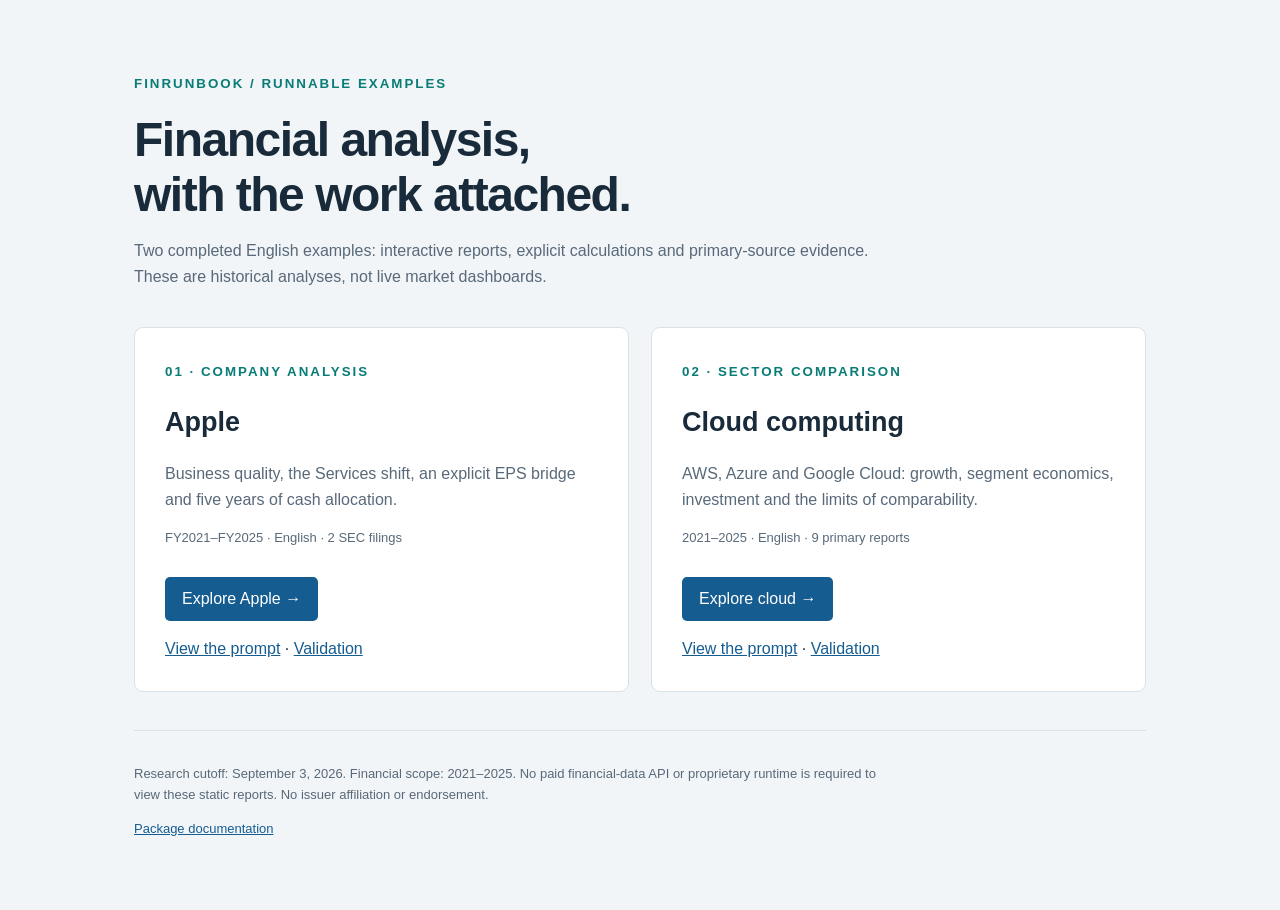
==== examples/index.html @ 60eb3db4 "Publish Apple and cloud examples with GitHub Pages" ====
<!doctype html><html lang="en"><head><meta charset="utf-8"><meta name="viewport" content="width=device-width,initial-scale=1"><title>FinRunbook | Examples</title><style>*{box-sizing:border-box}body{background:#f2f5f7;color:#192b3a;font:16px/1.6 -apple-system,BlinkMacSystemFont,"Segoe UI",Arial,sans-serif;margin:0}main{max-width:1060px;margin:70px auto;padding:0 24px}small{color:#087c76;text-transform:uppercase;letter-spacing:2px;font-weight:700}h1{font-size:48px;line-height:1.15;letter-spacing:-1.5px;margin:16px 0}p{color:#586979;max-width:750px}section{display:grid;grid-template-columns:1fr 1fr;gap:22px;margin:38px 0}article{padding:30px;background:white;border:1px solid #d9e2e9;border-radius:9px}h2{font-size:27px;line-height:1.2}a{color:#155c91}a.open{display:inline-block;padding:9px 17px;background:#155c91;color:white;border-radius:5px;text-decoration:none;margin:15px 0}article .meta{font-size:13px}footer{font-size:13px;border-top:1px solid #d9e2e9;padding-top:20px}@media(max-width:700px){main{margin:35px auto}section{grid-template-columns:1fr}h1{font-size:38px}}</style></head><body><main><small>FinRunbook / runnable examples</small><h1>Financial analysis,<br>with the work attached.</h1><p>Two completed English examples: interactive reports, explicit calculations and primary-source evidence. These are historical analyses, not live market dashboards.</p><section><article><small>01 · Company analysis</small><h2>Apple</h2><p>Business quality, the Services shift, an explicit EPS bridge and five years of cash allocation.</p><p class="meta">FY2021–FY2025 · English · 2 SEC filings</p><a class="open" href="apple-business-quality/report/">Explore Apple →</a><br><a href="apple-business-quality/prompt.txt">View the prompt</a> · <a href="apple-business-quality/validation.json">Validation</a></article><article><small>02 · Sector comparison</small><h2>Cloud computing</h2><p>AWS, Azure and Google Cloud: growth, segment economics, investment and the limits of comparability.</p><p class="meta">2021–2025 · English · 9 primary reports</p><a class="open" href="cloud-computing/report/">Explore cloud →</a><br><a href="cloud-computing/prompt.txt">View the prompt</a> · <a href="cloud-computing/validation.json">Validation</a></article></section><footer><p>Research cutoff: September 3, 2026. Financial scope: 2021–2025. No paid financial-data API or proprietary runtime is required to view these static reports. No issuer affiliation or endorsement.</p><a href="README.md">Package documentation</a></footer></main></body></html>
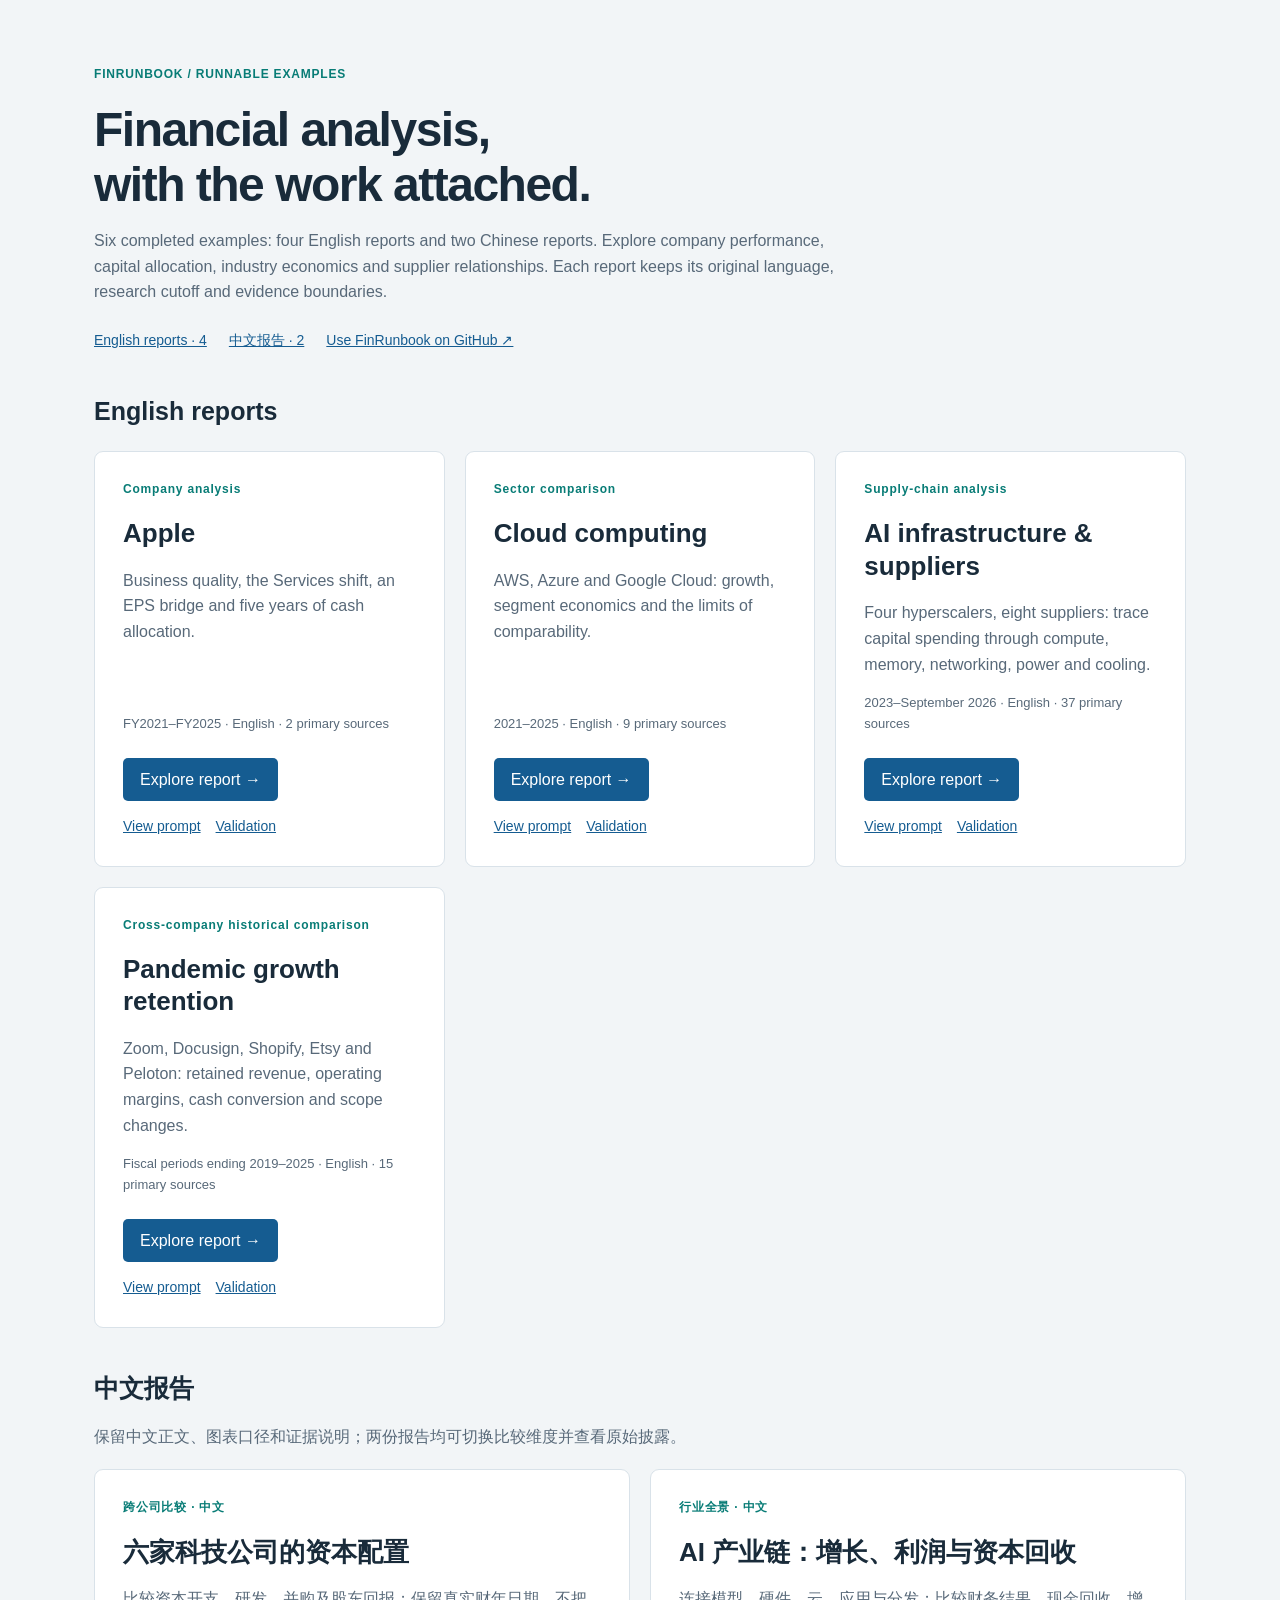
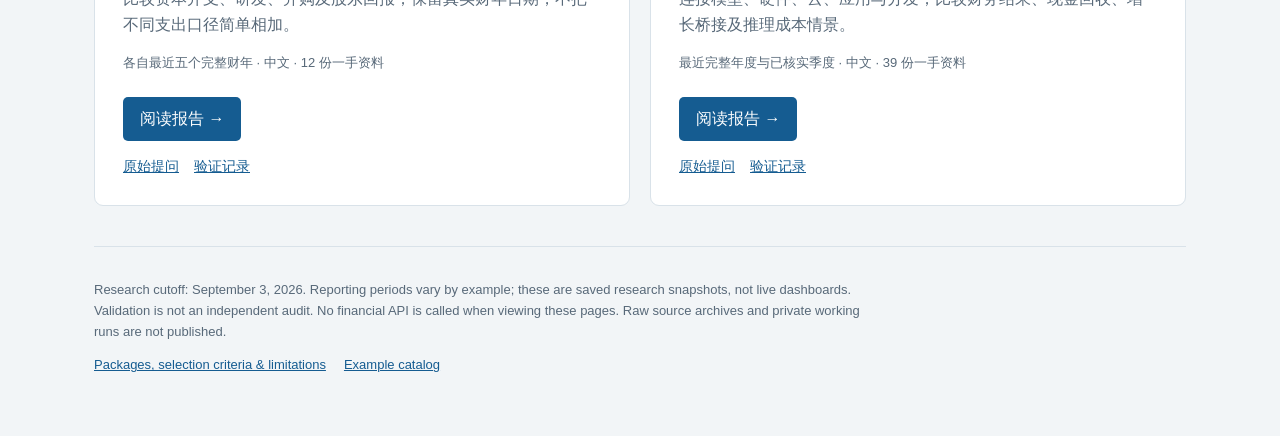
==== commit 640bc3fa: "Publish expanded English and Chinese report examples" ====
--- a/examples/index.html
+++ b/examples/index.html
@@ -1 +1,35 @@
-<!doctype html><html lang="en"><head><meta charset="utf-8"><meta name="viewport" content="width=device-width,initial-scale=1"><title>FinRunbook | Examples</title><style>*{box-sizing:border-box}body{background:#f2f5f7;color:#192b3a;font:16px/1.6 -apple-system,BlinkMacSystemFont,"Segoe UI",Arial,sans-serif;margin:0}main{max-width:1060px;margin:70px auto;padding:0 24px}small{color:#087c76;text-transform:uppercase;letter-spacing:2px;font-weight:700}h1{font-size:48px;line-height:1.15;letter-spacing:-1.5px;margin:16px 0}p{color:#586979;max-width:750px}section{display:grid;grid-template-columns:1fr 1fr;gap:22px;margin:38px 0}article{padding:30px;background:white;border:1px solid #d9e2e9;border-radius:9px}h2{font-size:27px;line-height:1.2}a{color:#155c91}a.open{display:inline-block;padding:9px 17px;background:#155c91;color:white;border-radius:5px;text-decoration:none;margin:15px 0}article .meta{font-size:13px}footer{font-size:13px;border-top:1px solid #d9e2e9;padding-top:20px}@media(max-width:700px){main{margin:35px auto}section{grid-template-columns:1fr}h1{font-size:38px}}</style></head><body><main><small>FinRunbook / runnable examples</small><h1>Financial analysis,<br>with the work attached.</h1><p>Two completed English examples: interactive reports, explicit calculations and primary-source evidence. These are historical analyses, not live market dashboards.</p><section><article><small>01 · Company analysis</small><h2>Apple</h2><p>Business quality, the Services shift, an explicit EPS bridge and five years of cash allocation.</p><p class="meta">FY2021–FY2025 · English · 2 SEC filings</p><a class="open" href="apple-business-quality/report/">Explore Apple →</a><br><a href="apple-business-quality/prompt.txt">View the prompt</a> · <a href="apple-business-quality/validation.json">Validation</a></article><article><small>02 · Sector comparison</small><h2>Cloud computing</h2><p>AWS, Azure and Google Cloud: growth, segment economics, investment and the limits of comparability.</p><p class="meta">2021–2025 · English · 9 primary reports</p><a class="open" href="cloud-computing/report/">Explore cloud →</a><br><a href="cloud-computing/prompt.txt">View the prompt</a> · <a href="cloud-computing/validation.json">Validation</a></article></section><footer><p>Research cutoff: September 3, 2026. Financial scope: 2021–2025. No paid financial-data API or proprietary runtime is required to view these static reports. No issuer affiliation or endorsement.</p><a href="README.md">Package documentation</a></footer></main></body></html>
+<!doctype html>
+<html lang="en">
+<head>
+<meta charset="utf-8">
+<meta name="viewport" content="width=device-width,initial-scale=1">
+<meta name="description" content="Six FinRunbook financial research examples: four English and two Chinese reports with primary sources, calculations and interactive charts.">
+<title>FinRunbook | Examples</title>
+<style>
+*{box-sizing:border-box}body{background:#f2f5f7;color:#192b3a;font:16px/1.6 -apple-system,BlinkMacSystemFont,"Segoe UI","PingFang SC","Microsoft YaHei",Arial,sans-serif;margin:0}
+main{max-width:1140px;margin:60px auto;padding:0 24px}small{color:#087c76;font-size:12px;letter-spacing:.8px;font-weight:700}h1{font-size:48px;line-height:1.15;letter-spacing:-1.5px;margin:16px 0}h2{font-size:25px;margin:40px 0 6px}h3{font-size:26px;line-height:1.25;margin:18px 0}p{color:#586979;max-width:780px}
+.grid{display:grid;grid-template-columns:repeat(3,minmax(0,1fr));gap:20px;margin:20px 0 40px}.grid.chinese{grid-template-columns:repeat(2,minmax(0,1fr))}article{padding:28px;background:white;border:1px solid #d9e2e9;border-radius:9px;display:flex;flex-direction:column}article p{margin-top:0}article .meta{font-size:13px;margin-top:auto}
+a{color:#155c91}a.open{align-self:flex-start;display:inline-block;padding:9px 17px;background:#155c91;color:white;border-radius:5px;text-decoration:none;margin:10px 0 14px}.audit-links{display:flex;gap:15px;font-size:14px}nav{display:flex;flex-wrap:wrap;gap:22px;font-size:14px;margin-top:24px}a:focus-visible{outline:3px solid #087c76;outline-offset:4px}footer{font-size:13px;border-top:1px solid #d9e2e9;padding-top:20px}footer a{margin-right:18px}
+@media(max-width:850px){.grid{grid-template-columns:repeat(2,minmax(0,1fr))}}@media(max-width:600px){main{margin:30px auto;padding:0 18px}.grid,.grid.chinese{grid-template-columns:1fr}h1{font-size:36px}article{padding:24px}}
+</style>
+</head>
+<body><main>
+<small>FINRUNBOOK / RUNNABLE EXAMPLES</small>
+<h1>Financial analysis,<br>with the work attached.</h1>
+<p>Six completed examples: four English reports and two Chinese reports. Explore company performance, capital allocation, industry economics and supplier relationships. Each report keeps its original language, research cutoff and evidence boundaries.</p>
+<nav aria-label="Gallery navigation"><a href="#english">English reports · 4</a><a href="#chinese" lang="zh-CN">中文报告 · 2</a><a href="https://github.com/ickma2311/FinRunbook">Use FinRunbook on GitHub ↗</a></nav>
+<h2 id="english">English reports</h2>
+<section class="grid" aria-labelledby="english">
+<article lang="en" data-example="apple-business-quality"><small>Company analysis</small><h3>Apple</h3><p>Business quality, the Services shift, an EPS bridge and five years of cash allocation.</p><p class="meta">FY2021–FY2025 · English · 2 primary sources</p><a class="open" href="apple-business-quality/report/">Explore report →</a><div class="audit-links"><a href="apple-business-quality/prompt.txt">View prompt</a><a href="apple-business-quality/validation.json">Validation</a></div></article>
+<article lang="en" data-example="cloud-computing"><small>Sector comparison</small><h3>Cloud computing</h3><p>AWS, Azure and Google Cloud: growth, segment economics and the limits of comparability.</p><p class="meta">2021–2025 · English · 9 primary sources</p><a class="open" href="cloud-computing/report/">Explore report →</a><div class="audit-links"><a href="cloud-computing/prompt.txt">View prompt</a><a href="cloud-computing/validation.json">Validation</a></div></article>
+<article lang="en" data-example="ai-infrastructure-capex-supply-chain"><small>Supply-chain analysis</small><h3>AI infrastructure & suppliers</h3><p>Four hyperscalers, eight suppliers: trace capital spending through compute, memory, networking, power and cooling.</p><p class="meta">2023–September 2026 · English · 37 primary sources</p><a class="open" href="ai-infrastructure-capex-supply-chain/report/">Explore report →</a><div class="audit-links"><a href="ai-infrastructure-capex-supply-chain/prompt.txt">View prompt</a><a href="ai-infrastructure-capex-supply-chain/validation.json">Validation</a></div></article>
+<article lang="en" data-example="pandemic-growth-retention"><small>Cross-company historical comparison</small><h3>Pandemic growth retention</h3><p>Zoom, Docusign, Shopify, Etsy and Peloton: retained revenue, operating margins, cash conversion and scope changes.</p><p class="meta">Fiscal periods ending 2019–2025 · English · 15 primary sources</p><a class="open" href="pandemic-growth-retention/report/">Explore report →</a><div class="audit-links"><a href="pandemic-growth-retention/prompt.txt">View prompt</a><a href="pandemic-growth-retention/validation.json">Validation</a></div></article>
+</section>
+<h2 id="chinese" lang="zh-CN">中文报告</h2>
+<p lang="zh-CN">保留中文正文、图表口径和证据说明；两份报告均可切换比较维度并查看原始披露。</p>
+<section class="grid chinese" aria-labelledby="chinese">
+<article lang="zh-CN" data-example="big-tech-investment-allocation"><small>跨公司比较 · 中文</small><h3>六家科技公司的资本配置</h3><p>比较资本开支、研发、并购及股东回报；保留真实财年日期，不把不同支出口径简单相加。</p><p class="meta">各自最近五个完整财年 · 中文 · 12 份一手资料</p><a class="open" href="big-tech-investment-allocation/report/">阅读报告 →</a><div class="audit-links"><a href="big-tech-investment-allocation/prompt.txt">原始提问</a><a href="big-tech-investment-allocation/validation.json">验证记录</a></div></article>
+<article lang="zh-CN" data-example="ai-industry-value-chain"><small>行业全景 · 中文</small><h3>AI 产业链：增长、利润与资本回收</h3><p>连接模型、硬件、云、应用与分发；比较财务结果、现金回收、增长桥接及推理成本情景。</p><p class="meta">最近完整年度与已核实季度 · 中文 · 39 份一手资料</p><a class="open" href="ai-industry-value-chain/report/">阅读报告 →</a><div class="audit-links"><a href="ai-industry-value-chain/prompt.txt">原始提问</a><a href="ai-industry-value-chain/validation.json">验证记录</a></div></article>
+</section>
+<footer><p>Research cutoff: September 3, 2026. Reporting periods vary by example; these are saved research snapshots, not live dashboards. Validation is not an independent audit. No financial API is called when viewing these pages. Raw source archives and private working runs are not published.</p><a href="README.md">Packages, selection criteria & limitations</a><a href="catalog.json">Example catalog</a></footer>
+</main></body></html>
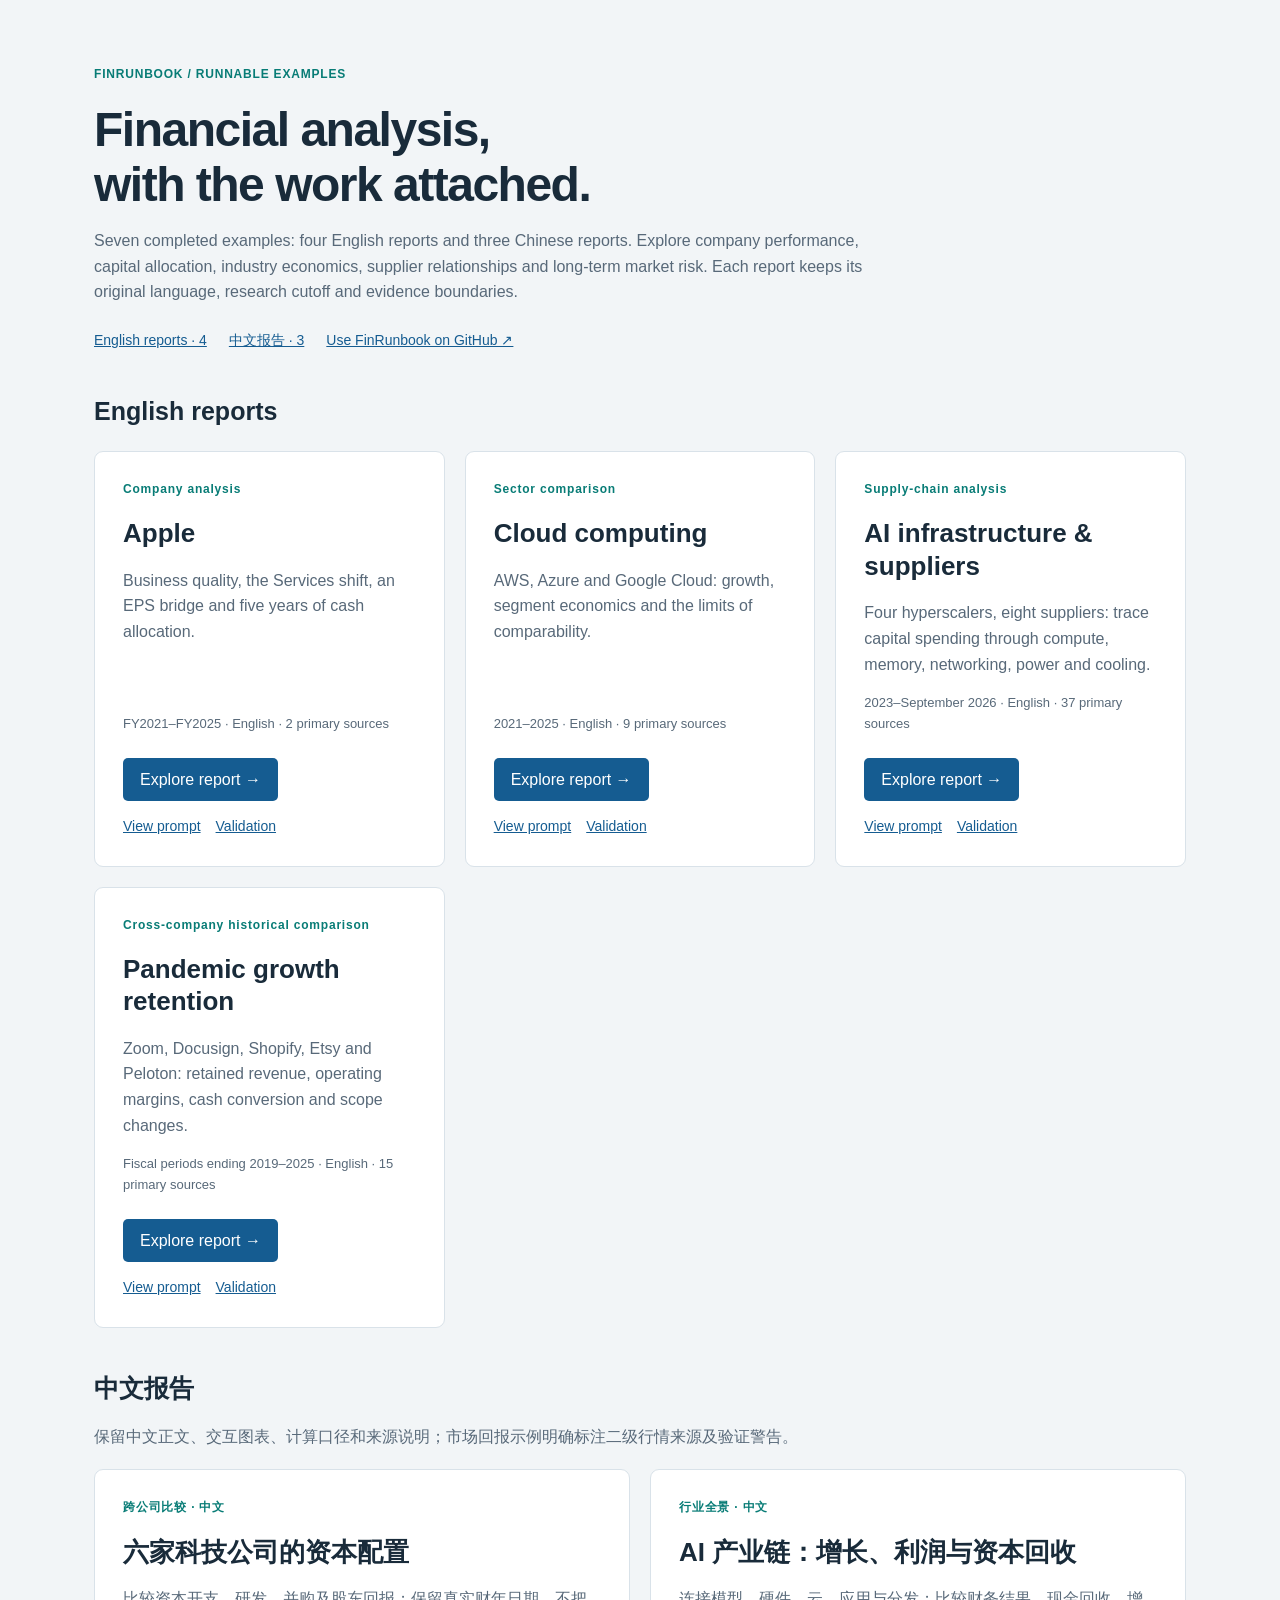
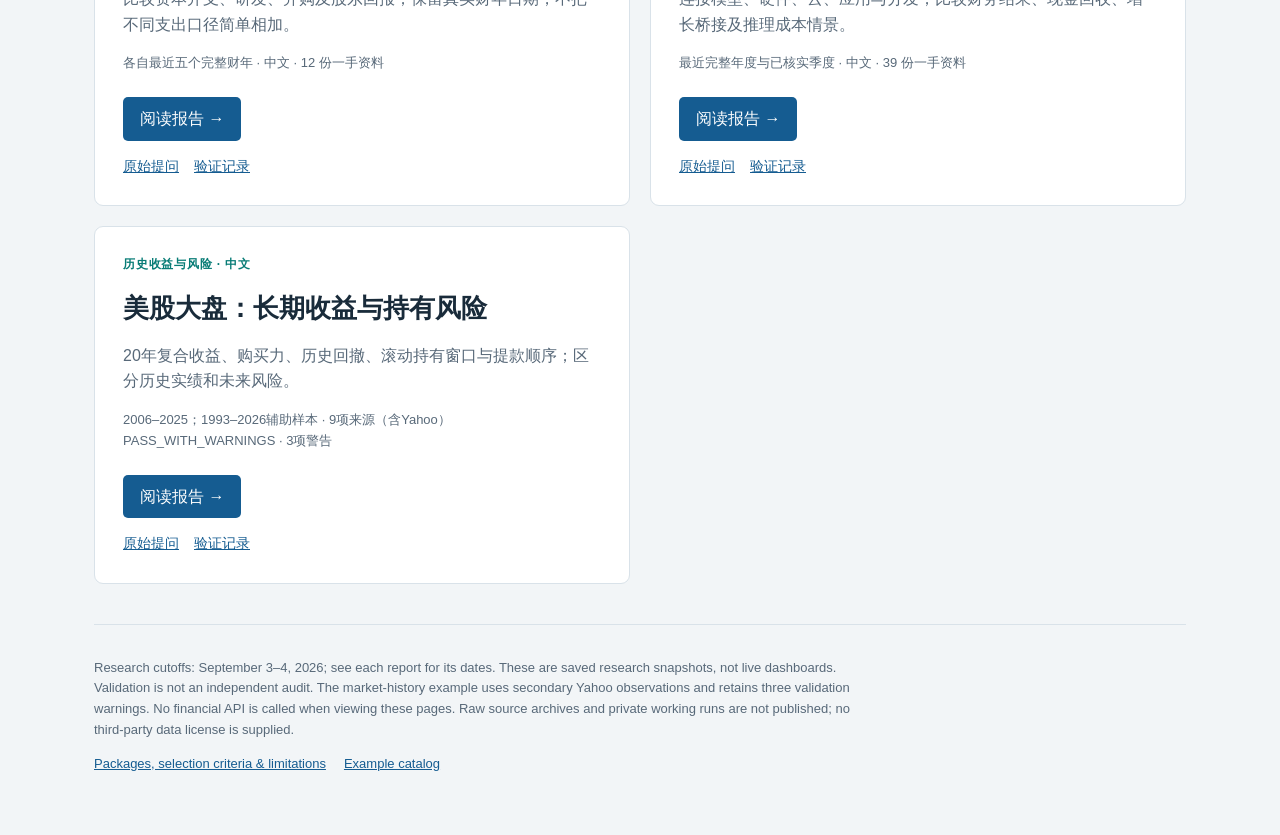
==== commit 79bb7f20: "Publish S&P 500 long-term return and risk example" ====
--- a/examples/index.html
+++ b/examples/index.html
@@ -3,7 +3,7 @@
 <head>
 <meta charset="utf-8">
 <meta name="viewport" content="width=device-width,initial-scale=1">
-<meta name="description" content="Six FinRunbook financial research examples: four English and two Chinese reports with primary sources, calculations and interactive charts.">
+<meta name="description" content="Seven FinRunbook financial research examples: four English and three Chinese reports with attributed sources, calculations and interactive charts.">
 <title>FinRunbook | Examples</title>
 <style>
 *{box-sizing:border-box}body{background:#f2f5f7;color:#192b3a;font:16px/1.6 -apple-system,BlinkMacSystemFont,"Segoe UI","PingFang SC","Microsoft YaHei",Arial,sans-serif;margin:0}
@@ -16,8 +16,8 @@
 <body><main>
 <small>FINRUNBOOK / RUNNABLE EXAMPLES</small>
 <h1>Financial analysis,<br>with the work attached.</h1>
-<p>Six completed examples: four English reports and two Chinese reports. Explore company performance, capital allocation, industry economics and supplier relationships. Each report keeps its original language, research cutoff and evidence boundaries.</p>
-<nav aria-label="Gallery navigation"><a href="#english">English reports · 4</a><a href="#chinese" lang="zh-CN">中文报告 · 2</a><a href="https://github.com/ickma2311/FinRunbook">Use FinRunbook on GitHub ↗</a></nav>
+<p>Seven completed examples: four English reports and three Chinese reports. Explore company performance, capital allocation, industry economics, supplier relationships and long-term market risk. Each report keeps its original language, research cutoff and evidence boundaries.</p>
+<nav aria-label="Gallery navigation"><a href="#english">English reports · 4</a><a href="#chinese" lang="zh-CN">中文报告 · 3</a><a href="https://github.com/ickma2311/FinRunbook">Use FinRunbook on GitHub ↗</a></nav>
 <h2 id="english">English reports</h2>
 <section class="grid" aria-labelledby="english">
 <article lang="en" data-example="apple-business-quality"><small>Company analysis</small><h3>Apple</h3><p>Business quality, the Services shift, an EPS bridge and five years of cash allocation.</p><p class="meta">FY2021–FY2025 · English · 2 primary sources</p><a class="open" href="apple-business-quality/report/">Explore report →</a><div class="audit-links"><a href="apple-business-quality/prompt.txt">View prompt</a><a href="apple-business-quality/validation.json">Validation</a></div></article>
@@ -26,10 +26,11 @@
 <article lang="en" data-example="pandemic-growth-retention"><small>Cross-company historical comparison</small><h3>Pandemic growth retention</h3><p>Zoom, Docusign, Shopify, Etsy and Peloton: retained revenue, operating margins, cash conversion and scope changes.</p><p class="meta">Fiscal periods ending 2019–2025 · English · 15 primary sources</p><a class="open" href="pandemic-growth-retention/report/">Explore report →</a><div class="audit-links"><a href="pandemic-growth-retention/prompt.txt">View prompt</a><a href="pandemic-growth-retention/validation.json">Validation</a></div></article>
 </section>
 <h2 id="chinese" lang="zh-CN">中文报告</h2>
-<p lang="zh-CN">保留中文正文、图表口径和证据说明；两份报告均可切换比较维度并查看原始披露。</p>
+<p lang="zh-CN">保留中文正文、交互图表、计算口径和来源说明；市场回报示例明确标注二级行情来源及验证警告。</p>
 <section class="grid chinese" aria-labelledby="chinese">
 <article lang="zh-CN" data-example="big-tech-investment-allocation"><small>跨公司比较 · 中文</small><h3>六家科技公司的资本配置</h3><p>比较资本开支、研发、并购及股东回报；保留真实财年日期，不把不同支出口径简单相加。</p><p class="meta">各自最近五个完整财年 · 中文 · 12 份一手资料</p><a class="open" href="big-tech-investment-allocation/report/">阅读报告 →</a><div class="audit-links"><a href="big-tech-investment-allocation/prompt.txt">原始提问</a><a href="big-tech-investment-allocation/validation.json">验证记录</a></div></article>
 <article lang="zh-CN" data-example="ai-industry-value-chain"><small>行业全景 · 中文</small><h3>AI 产业链：增长、利润与资本回收</h3><p>连接模型、硬件、云、应用与分发；比较财务结果、现金回收、增长桥接及推理成本情景。</p><p class="meta">最近完整年度与已核实季度 · 中文 · 39 份一手资料</p><a class="open" href="ai-industry-value-chain/report/">阅读报告 →</a><div class="audit-links"><a href="ai-industry-value-chain/prompt.txt">原始提问</a><a href="ai-industry-value-chain/validation.json">验证记录</a></div></article>
+<article lang="zh-CN" data-example="sp500-20year-return-risk"><small>历史收益与风险 · 中文</small><h3>美股大盘：长期收益与持有风险</h3><p>20年复合收益、购买力、历史回撤、滚动持有窗口与提款顺序；区分历史实绩和未来风险。</p><p class="meta">2006–2025；1993–2026辅助样本 · 9项来源（含Yahoo）<br>PASS_WITH_WARNINGS · 3项警告</p><a class="open" href="sp500-20year-return-risk/report/">阅读报告 →</a><div class="audit-links"><a href="sp500-20year-return-risk/prompt.txt">原始提问</a><a href="sp500-20year-return-risk/validation.json">验证记录</a></div></article>
 </section>
-<footer><p>Research cutoff: September 3, 2026. Reporting periods vary by example; these are saved research snapshots, not live dashboards. Validation is not an independent audit. No financial API is called when viewing these pages. Raw source archives and private working runs are not published.</p><a href="README.md">Packages, selection criteria & limitations</a><a href="catalog.json">Example catalog</a></footer>
+<footer><p>Research cutoffs: September 3–4, 2026; see each report for its dates. These are saved research snapshots, not live dashboards. Validation is not an independent audit. The market-history example uses secondary Yahoo observations and retains three validation warnings. No financial API is called when viewing these pages. Raw source archives and private working runs are not published; no third-party data license is supplied.</p><a href="README.md">Packages, selection criteria & limitations</a><a href="catalog.json">Example catalog</a></footer>
 </main></body></html>
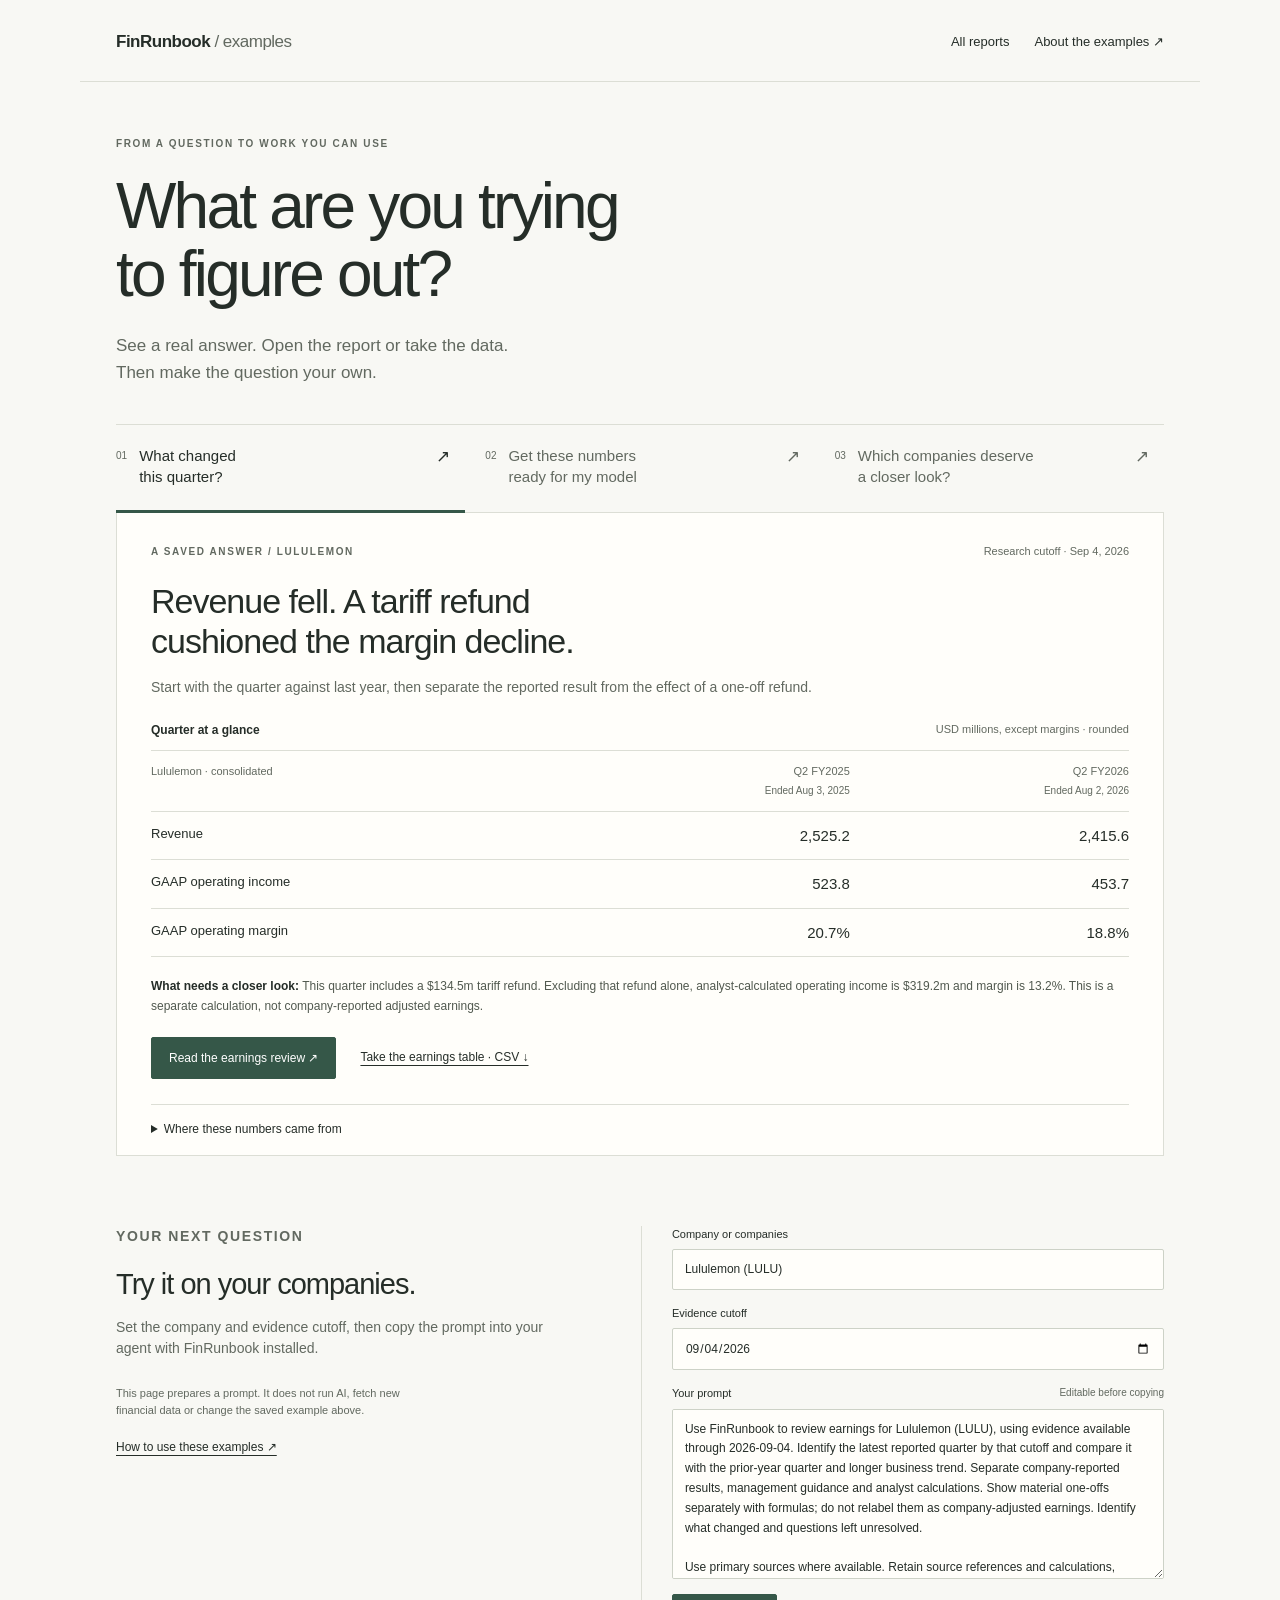
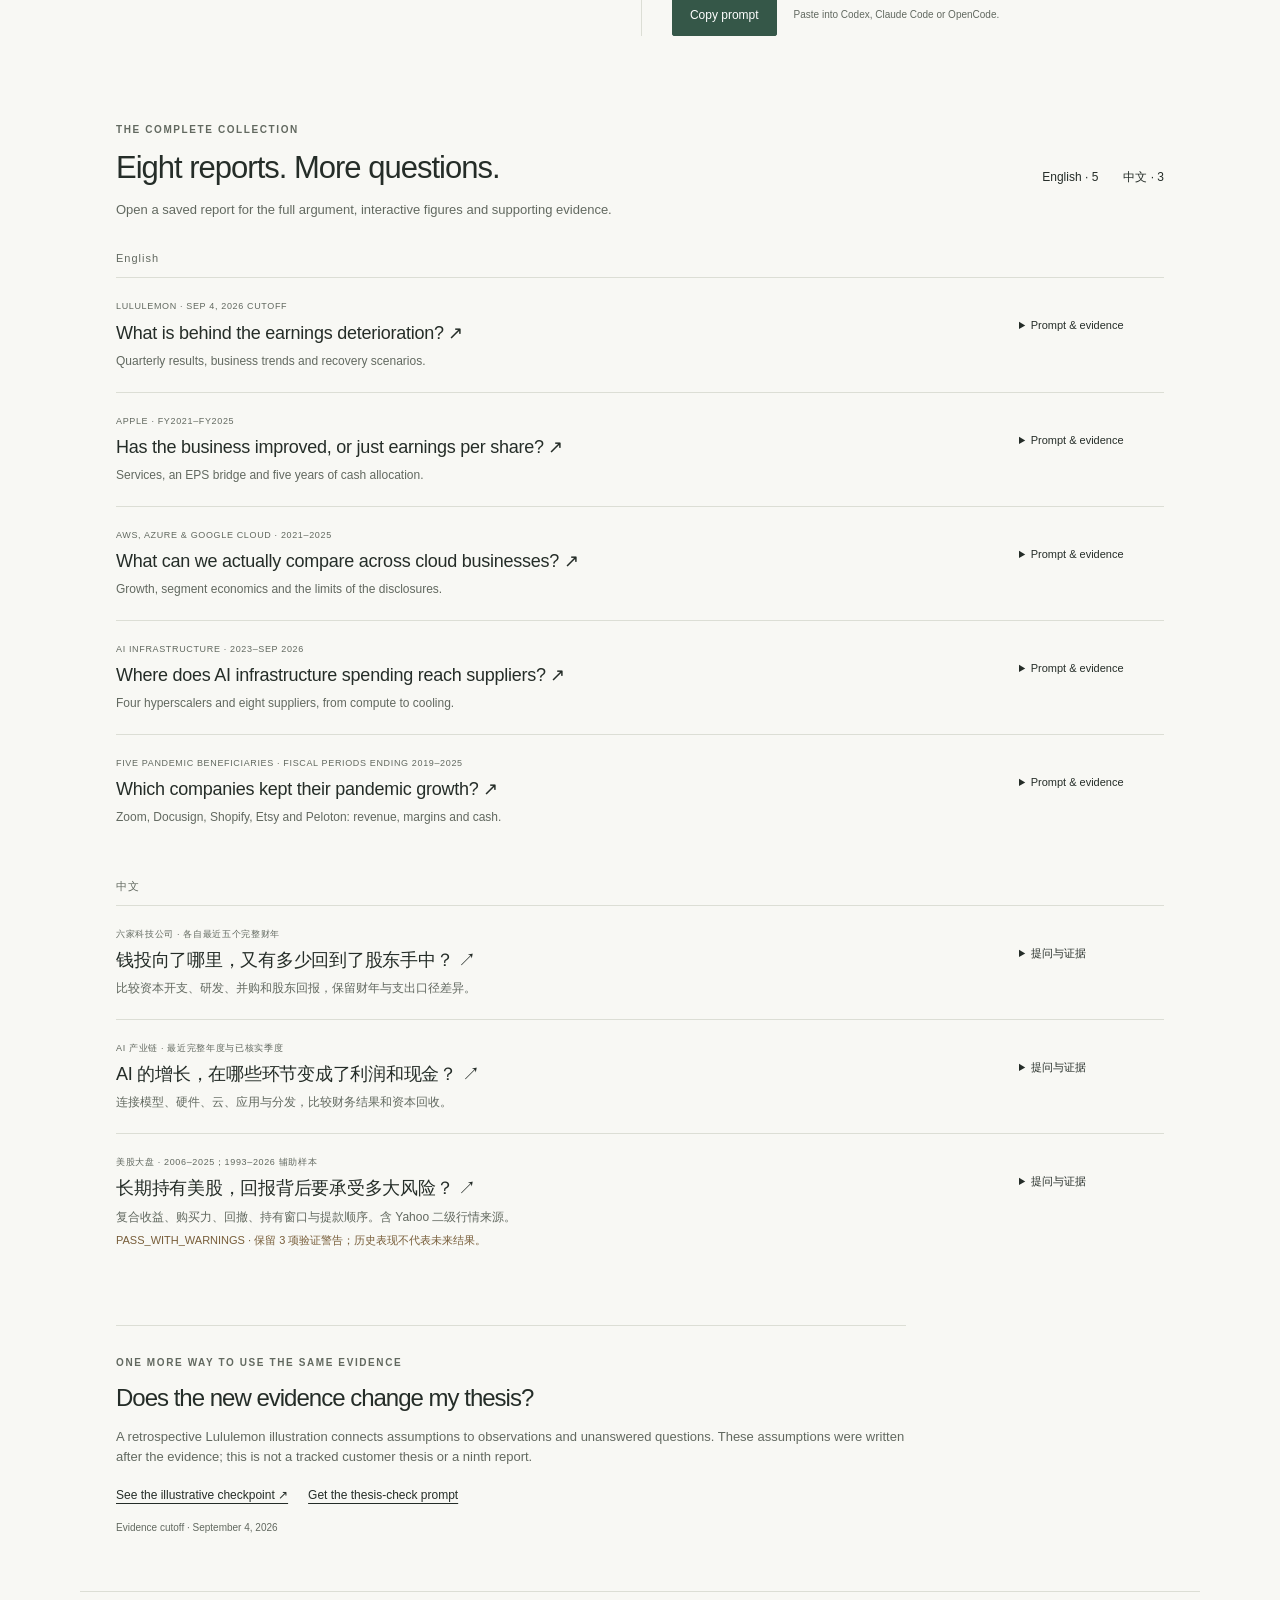
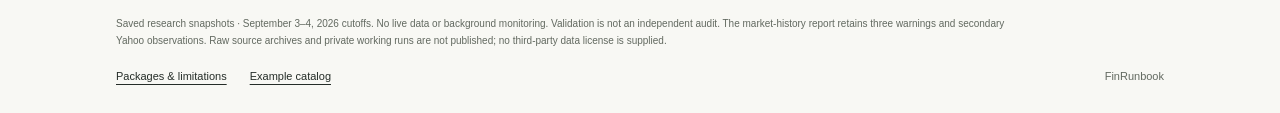
==== commit 136dd957: "Publish question-led examples with earnings and data-cleaning workflows" ====
--- a/examples/index.html
+++ b/examples/index.html
@@ -1,36 +1,29 @@
 <!doctype html>
-<html lang="en">
-<head>
-<meta charset="utf-8">
-<meta name="viewport" content="width=device-width,initial-scale=1">
-<meta name="description" content="Seven FinRunbook financial research examples: four English and three Chinese reports with attributed sources, calculations and interactive charts.">
-<title>FinRunbook | Examples</title>
-<style>
-*{box-sizing:border-box}body{background:#f2f5f7;color:#192b3a;font:16px/1.6 -apple-system,BlinkMacSystemFont,"Segoe UI","PingFang SC","Microsoft YaHei",Arial,sans-serif;margin:0}
-main{max-width:1140px;margin:60px auto;padding:0 24px}small{color:#087c76;font-size:12px;letter-spacing:.8px;font-weight:700}h1{font-size:48px;line-height:1.15;letter-spacing:-1.5px;margin:16px 0}h2{font-size:25px;margin:40px 0 6px}h3{font-size:26px;line-height:1.25;margin:18px 0}p{color:#586979;max-width:780px}
-.grid{display:grid;grid-template-columns:repeat(3,minmax(0,1fr));gap:20px;margin:20px 0 40px}.grid.chinese{grid-template-columns:repeat(2,minmax(0,1fr))}article{padding:28px;background:white;border:1px solid #d9e2e9;border-radius:9px;display:flex;flex-direction:column}article p{margin-top:0}article .meta{font-size:13px;margin-top:auto}
-a{color:#155c91}a.open{align-self:flex-start;display:inline-block;padding:9px 17px;background:#155c91;color:white;border-radius:5px;text-decoration:none;margin:10px 0 14px}.audit-links{display:flex;gap:15px;font-size:14px}nav{display:flex;flex-wrap:wrap;gap:22px;font-size:14px;margin-top:24px}a:focus-visible{outline:3px solid #087c76;outline-offset:4px}footer{font-size:13px;border-top:1px solid #d9e2e9;padding-top:20px}footer a{margin-right:18px}
-@media(max-width:850px){.grid{grid-template-columns:repeat(2,minmax(0,1fr))}}@media(max-width:600px){main{margin:30px auto;padding:0 18px}.grid,.grid.chinese{grid-template-columns:1fr}h1{font-size:36px}article{padding:24px}}
-</style>
-</head>
-<body><main>
-<small>FINRUNBOOK / RUNNABLE EXAMPLES</small>
-<h1>Financial analysis,<br>with the work attached.</h1>
-<p>Seven completed examples: four English reports and three Chinese reports. Explore company performance, capital allocation, industry economics, supplier relationships and long-term market risk. Each report keeps its original language, research cutoff and evidence boundaries.</p>
-<nav aria-label="Gallery navigation"><a href="#english">English reports · 4</a><a href="#chinese" lang="zh-CN">中文报告 · 3</a><a href="https://github.com/ickma2311/FinRunbook">Use FinRunbook on GitHub ↗</a></nav>
-<h2 id="english">English reports</h2>
-<section class="grid" aria-labelledby="english">
-<article lang="en" data-example="apple-business-quality"><small>Company analysis</small><h3>Apple</h3><p>Business quality, the Services shift, an EPS bridge and five years of cash allocation.</p><p class="meta">FY2021–FY2025 · English · 2 primary sources</p><a class="open" href="apple-business-quality/report/">Explore report →</a><div class="audit-links"><a href="apple-business-quality/prompt.txt">View prompt</a><a href="apple-business-quality/validation.json">Validation</a></div></article>
-<article lang="en" data-example="cloud-computing"><small>Sector comparison</small><h3>Cloud computing</h3><p>AWS, Azure and Google Cloud: growth, segment economics and the limits of comparability.</p><p class="meta">2021–2025 · English · 9 primary sources</p><a class="open" href="cloud-computing/report/">Explore report →</a><div class="audit-links"><a href="cloud-computing/prompt.txt">View prompt</a><a href="cloud-computing/validation.json">Validation</a></div></article>
-<article lang="en" data-example="ai-infrastructure-capex-supply-chain"><small>Supply-chain analysis</small><h3>AI infrastructure & suppliers</h3><p>Four hyperscalers, eight suppliers: trace capital spending through compute, memory, networking, power and cooling.</p><p class="meta">2023–September 2026 · English · 37 primary sources</p><a class="open" href="ai-infrastructure-capex-supply-chain/report/">Explore report →</a><div class="audit-links"><a href="ai-infrastructure-capex-supply-chain/prompt.txt">View prompt</a><a href="ai-infrastructure-capex-supply-chain/validation.json">Validation</a></div></article>
-<article lang="en" data-example="pandemic-growth-retention"><small>Cross-company historical comparison</small><h3>Pandemic growth retention</h3><p>Zoom, Docusign, Shopify, Etsy and Peloton: retained revenue, operating margins, cash conversion and scope changes.</p><p class="meta">Fiscal periods ending 2019–2025 · English · 15 primary sources</p><a class="open" href="pandemic-growth-retention/report/">Explore report →</a><div class="audit-links"><a href="pandemic-growth-retention/prompt.txt">View prompt</a><a href="pandemic-growth-retention/validation.json">Validation</a></div></article>
-</section>
-<h2 id="chinese" lang="zh-CN">中文报告</h2>
-<p lang="zh-CN">保留中文正文、交互图表、计算口径和来源说明；市场回报示例明确标注二级行情来源及验证警告。</p>
-<section class="grid chinese" aria-labelledby="chinese">
-<article lang="zh-CN" data-example="big-tech-investment-allocation"><small>跨公司比较 · 中文</small><h3>六家科技公司的资本配置</h3><p>比较资本开支、研发、并购及股东回报；保留真实财年日期，不把不同支出口径简单相加。</p><p class="meta">各自最近五个完整财年 · 中文 · 12 份一手资料</p><a class="open" href="big-tech-investment-allocation/report/">阅读报告 →</a><div class="audit-links"><a href="big-tech-investment-allocation/prompt.txt">原始提问</a><a href="big-tech-investment-allocation/validation.json">验证记录</a></div></article>
-<article lang="zh-CN" data-example="ai-industry-value-chain"><small>行业全景 · 中文</small><h3>AI 产业链：增长、利润与资本回收</h3><p>连接模型、硬件、云、应用与分发；比较财务结果、现金回收、增长桥接及推理成本情景。</p><p class="meta">最近完整年度与已核实季度 · 中文 · 39 份一手资料</p><a class="open" href="ai-industry-value-chain/report/">阅读报告 →</a><div class="audit-links"><a href="ai-industry-value-chain/prompt.txt">原始提问</a><a href="ai-industry-value-chain/validation.json">验证记录</a></div></article>
-<article lang="zh-CN" data-example="sp500-20year-return-risk"><small>历史收益与风险 · 中文</small><h3>美股大盘：长期收益与持有风险</h3><p>20年复合收益、购买力、历史回撤、滚动持有窗口与提款顺序；区分历史实绩和未来风险。</p><p class="meta">2006–2025；1993–2026辅助样本 · 9项来源（含Yahoo）<br>PASS_WITH_WARNINGS · 3项警告</p><a class="open" href="sp500-20year-return-risk/report/">阅读报告 →</a><div class="audit-links"><a href="sp500-20year-return-risk/prompt.txt">原始提问</a><a href="sp500-20year-return-risk/validation.json">验证记录</a></div></article>
-</section>
-<footer><p>Research cutoffs: September 3–4, 2026; see each report for its dates. These are saved research snapshots, not live dashboards. Validation is not an independent audit. The market-history example uses secondary Yahoo observations and retains three validation warnings. No financial API is called when viewing these pages. Raw source archives and private working runs are not published; no third-party data license is supplied.</p><a href="README.md">Packages, selection criteria & limitations</a><a href="catalog.json">Example catalog</a></footer>
-</main></body></html>
+<html lang="en"><head><meta charset="utf-8"><meta name="viewport" content="width=device-width,initial-scale=1"><meta name="description" content="See real answers to financial research questions, take the data, and adapt the question to your company."><title>FinRunbook | Start with your question</title><link rel="stylesheet" href="gallery.css"><script src="gallery.js" defer></script></head>
+<body><header class="site-header"><a class="wordmark" href="./">FinRunbook <span>/ examples</span></a><nav aria-label="Main navigation"><a href="#archive">All reports</a><a href="README.md">About the examples ↗</a></nav></header><main>
+<section class="intro"><p class="eyebrow">FROM A QUESTION TO WORK YOU CAN USE</p><h1>What are you trying<br>to figure out?</h1><p>See a real answer. Open the report or take the data.<br class="wide-only"> Then make the question your own.</p></section>
+<section id="use-cases" aria-label="Explore a research question"><div class="question-tabs" aria-label="Research questions">
+<a class="question-tab" id="tab-earnings" href="#earnings-update" data-panel="earnings-update"><span class="tab-number">01</span><span>What changed<br>this quarter?</span><span class="tab-arrow">↗</span></a>
+<a class="question-tab" id="tab-cleaning" href="#data-cleaning" data-panel="data-cleaning"><span class="tab-number">02</span><span>Get these numbers<br>ready for my model</span><span class="tab-arrow">↗</span></a>
+<a class="question-tab" id="tab-comparison" href="#company-comparison" data-panel="company-comparison"><span class="tab-number">03</span><span>Which companies deserve<br>a closer look?</span><span class="tab-arrow">↗</span></a></div>
+<article class="result-panel" id="earnings-update" aria-labelledby="earnings-title"><div class="result-heading"><p class="eyebrow">A SAVED ANSWER / LULULEMON</p><p class="cutoff">Research cutoff · Sep 4, 2026</p></div><h2 id="earnings-title">Revenue fell. A tariff refund<br class="wide-only"> cushioned the margin decline.</h2><p class="result-deck">Start with the quarter against last year, then separate the reported result from the effect of a one-off refund.</p>
+<div class="table-wrap"><table data-package="lululemon-earnings-update"><caption>Quarter at a glance <span>USD millions, except margins · rounded</span></caption><thead><tr><th scope="col">Lululemon · consolidated</th><th scope="col">Q2 FY2025<small>Ended Aug 3, 2025</small></th><th scope="col">Q2 FY2026<small>Ended Aug 2, 2026</small></th></tr></thead><tbody>
+<tr><th scope="row">Revenue</th><td data-fact="FACT-084" data-scale="0.001">2,525.2</td><td data-fact="FACT-094" data-scale="0.001">2,415.6</td></tr><tr><th scope="row">GAAP operating income</th><td data-fact="FACT-086" data-scale="0.001">523.8</td><td data-fact="FACT-096" data-scale="0.001">453.7</td></tr><tr><th scope="row">GAAP operating margin</th><td data-fact="FACT-091" data-scale="1">20.7%</td><td data-fact="FACT-101" data-scale="1">18.8%</td></tr></tbody></table></div>
+<p class="material-note"><strong>What needs a closer look:</strong> This quarter includes a $134.5m tariff refund. Excluding that refund alone, analyst-calculated operating income is $319.2m and margin is 13.2%. This is a separate calculation, not company-reported adjusted earnings.</p><div class="actions"><a class="primary-action" href="lululemon-earnings-update/report/">Read the earnings review ↗</a><a href="lululemon-earnings-update/earnings-update.csv" download>Take the earnings table · CSV ↓</a></div><details class="evidence"><summary>Where these numbers came from</summary><p>Saved Lululemon report: company-reported revenue FACT-084/094 and operating income FACT-086/096; calculated margins FACT-091/101. Refund-only calculations: FACT-147/149. Monetary values convert USD thousands to millions. The ledger retains source URLs and passage references.</p><div class="evidence-links"><a href="lululemon-earnings-update/report/report-data.json">Source-linked ledger</a><a href="lululemon-earnings-update/README.md">Evidence & limitations</a><a href="lululemon-earnings-update/earnings-prompt.txt">Full earnings-review prompt</a></div><p>Historical snapshot; no live earnings feed. Results, analyst calculations and management guidance have different status. Validation does not independently audit source truth.</p></details></article>
+<article class="result-panel" id="data-cleaning" aria-labelledby="cleaning-title"><div class="result-heading"><p class="eyebrow">A SAVED ANSWER / FINANCIAL DATA PREPARATION</p><p class="cutoff">Research cutoffs · Sep 3–4, 2026</p></div><h2 id="cleaning-title">A quarter you can use.<br class="wide-only"> Exceptions you can still see.</h2><p class="result-deck">Here is what happens to saved report observations when periods, units and signs are made explicit.</p><div class="table-wrap"><table class="cleaning-table"><caption>Before → after <span>Selected rows from 17 inputs and 12 outputs</span></caption><thead><tr><th scope="col">Saved observation</th><th scope="col">Prepared result</th><th scope="col">What stays explicit</th></tr></thead><tbody>
+<tr><th scope="row">Lululemon revenue<small>H1: 4,887,234 − Q1: 2,471,603<br>USD thousands · FY2026</small></th><td data-output="OUT-005">Q2: 2,415.631<small>USD millions</small></td><td>13 weeks ended Aug 2, 2026.<small>Reconciles to reported Q2.</small></td></tr><tr><th scope="row">Lululemon cash capex<small>−680,802 USD thousands · FY2025</small></th><td data-output="OUT-002">680.802<small>USD millions · positive outflow</small></td><td>Consolidated parent.<small>Year ended Feb 1, 2026.</small></td></tr><tr><th scope="row">Azure revenue<small>More than $75bn · FY2025</small></th><td data-output="OUT-010">&gt;75,000<small>USD millions · lower bound</small></td><td>Not an exact revenue figure.<small>Year ended Jun 30, 2025.</small></td></tr><tr><th scope="row">Azure operating margin<small>Not disclosed in the saved report</small></th><td data-output="OUT-012">Missing<small>Blank numeric value in CSV</small></td><td>No estimate or zero filled in.</td></tr></tbody></table></div>
+<p class="material-note"><strong>Keep the boundary:</strong> This starts with saved, extracted report observations, not raw filing extraction. H1 − Q1 applies to the compatible cumulative measures shown, not EPS, margins or balance-sheet snapshots. The Q2 GAAP reconstruction retains the tariff refund.</p><div class="actions"><a class="primary-action" href="financial-data-cleaning/cleaned-data.csv" download>Take the cleaned data · CSV ↓</a><a href="financial-data-cleaning/">Inspect all before & after rows ↗</a></div><details class="evidence"><summary>See transformations, sources & unresolved exceptions</summary><p>Preview rows: OUT-005 (quarter revenue), OUT-002 (capex), OUT-010 (Azure threshold), OUT-012 (missing margin). Each output retains input IDs, formula, source package and original fact references. Comparable units do not establish comparable businesses.</p><div class="evidence-links"><a href="financial-data-cleaning/data.json">Transformation ledger</a><a href="financial-data-cleaning/">All tables & CSV downloads</a><a href="financial-data-cleaning/prompt.txt">Full data-preparation prompt</a></div></details></article>
+<article class="result-panel" id="company-comparison" aria-labelledby="comparison-title"><div class="result-heading"><p class="eyebrow">A SAVED ANSWER / AWS, AZURE & GOOGLE CLOUD</p><p class="cutoff">Research cutoff · Sep 3, 2026</p></div><h2 id="comparison-title">The next questions matter<br class="wide-only"> more than a league table.</h2><p class="result-deck">Use the disclosures to choose where to dig deeper. Keep different business scopes, fiscal years and missing figures in view.</p><div class="table-wrap"><table data-package="cloud-computing"><caption>What each business discloses <span>USD millions · margins rounded</span></caption><thead><tr><th scope="col">Business / period end</th><th scope="col">Revenue</th><th scope="col">Operating margin</th></tr></thead><tbody><tr><th scope="row">AWS segment<small>CY2025 · Dec 31, 2025</small></th><td data-fact="FACT-059" data-scale="1">128,725</td><td data-fact="FACT-062" data-scale="1">35.4%</td></tr><tr><th scope="row">Google Cloud segment<small>CY2025 · Dec 31, 2025</small></th><td data-fact="FACT-065" data-scale="1">58,705</td><td data-fact="FACT-068" data-scale="1">23.7%</td></tr><tr><th scope="row">Azure disclosure<small>FY2025 · Jun 30, 2025</small></th><td data-fact="FACT-078" data-scale="1">&gt;75,000<small>Lower bound</small></td><td>Not disclosed<small>Standalone Azure</small></td></tr></tbody></table></div><p class="material-note"><strong>Before comparing:</strong> Google Cloud includes Workspace. Azure is not Intelligent Cloud, its year ends six months earlier, and its revenue is a lower bound. These are different scopes, not a like-for-like ranking. Parent capex is not cloud-only investment.</p><p class="follow-up"><span>Next research question</span>How much do product mix and reporting boundaries explain the apparent differences in segment economics?</p><div class="actions"><a class="primary-action" href="cloud-computing/report/">Read the cloud comparison ↗</a><a href="cloud-computing/report/report-data.json" download>Take the report data · JSON ↓</a></div><details class="evidence"><summary>Where these numbers came from</summary><p>Saved cloud report: AWS revenue FACT-059 and calculated margin FACT-062; Google Cloud revenue FACT-065 and calculated margin FACT-068; Azure threshold FACT-078. The 2021–2025 report retains issuer/SEC references and unavailable measures. No calendarization or missing-value estimation was performed here.</p><div class="evidence-links"><a href="cloud-computing/report/report-data.json">Source-linked ledger</a><a href="README.md">Evidence & limitations</a><a href="cloud-computing/prompt.txt">Full comparison prompt</a></div></details></article></section>
+<section class="adapt" id="adapt" aria-labelledby="adapt-title"><div><p class="eyebrow">YOUR NEXT QUESTION</p><h2 id="adapt-title">Try it on your companies.</h2><p>Set the company and evidence cutoff, then copy the prompt into your agent with FinRunbook installed.</p><p class="small-text">This page prepares a prompt. It does not run AI, fetch new financial data or change the saved example above.</p><a class="setup-link" href="README.md">How to use these examples ↗</a></div><div class="prompt-builder"><noscript><p>Enable JavaScript to customize a prompt, or use the full prompts linked under each example’s sources.</p></noscript><form id="prompt-form"><label for="prompt-company">Company or companies</label><input id="prompt-company" name="companies" value="Lululemon (LULU)" maxlength="300" required><label for="prompt-cutoff">Evidence cutoff</label><input id="prompt-cutoff" name="cutoff" type="date" value="2026-09-04" required><label for="prompt-output">Your prompt <span>Editable before copying</span></label><textarea id="prompt-output" rows="7" spellcheck="false"></textarea><div class="copy-row"><button class="primary-action" id="copy-prompt" type="button">Copy prompt</button><span id="copy-status" role="status" aria-live="polite">Paste into Codex, Claude Code or OpenCode.</span></div></form></div></section>
+<section class="archive" aria-labelledby="archive"><div class="section-heading"><div><p class="eyebrow">THE COMPLETE COLLECTION</p><h2 id="archive">Eight reports. More questions.</h2></div><nav aria-label="Report languages"><a href="#english">English · 5</a><a href="#chinese" lang="zh-CN">中文 · 3</a></nav></div><p class="archive-intro">Open a saved report for the full argument, interactive figures and supporting evidence.</p><h3 class="language-heading" id="english">English</h3><div class="report-list">
+<article data-example="lululemon-earnings-update" lang="en"><div><small>LULULEMON · SEP 4, 2026 CUTOFF</small><h3><a href="lululemon-earnings-update/report/">What is behind the earnings deterioration? ↗</a></h3><p>Quarterly results, business trends and recovery scenarios.</p></div><details><summary>Prompt & evidence</summary><a href="lululemon-earnings-update/prompt.txt">Original prompt</a><a href="lululemon-earnings-update/validation.json">Validation</a><a href="lululemon-earnings-update/report/report-data.json" download>Data · JSON</a></details></article>
+<article data-example="apple-business-quality" lang="en"><div><small>APPLE · FY2021–FY2025</small><h3><a href="apple-business-quality/report/">Has the business improved, or just earnings per share? ↗</a></h3><p>Services, an EPS bridge and five years of cash allocation.</p></div><details><summary>Prompt & evidence</summary><a href="apple-business-quality/prompt.txt">Original prompt</a><a href="apple-business-quality/validation.json">Validation</a><a href="apple-business-quality/report/report-data.json" download>Data · JSON</a></details></article>
+<article data-example="cloud-computing" lang="en"><div><small>AWS, AZURE & GOOGLE CLOUD · 2021–2025</small><h3><a href="cloud-computing/report/">What can we actually compare across cloud businesses? ↗</a></h3><p>Growth, segment economics and the limits of the disclosures.</p></div><details><summary>Prompt & evidence</summary><a href="cloud-computing/prompt.txt">Original prompt</a><a href="cloud-computing/validation.json">Validation</a><a href="cloud-computing/report/report-data.json" download>Data · JSON</a></details></article>
+<article data-example="ai-infrastructure-capex-supply-chain" lang="en"><div><small>AI INFRASTRUCTURE · 2023–SEP 2026</small><h3><a href="ai-infrastructure-capex-supply-chain/report/">Where does AI infrastructure spending reach suppliers? ↗</a></h3><p>Four hyperscalers and eight suppliers, from compute to cooling.</p></div><details><summary>Prompt & evidence</summary><a href="ai-infrastructure-capex-supply-chain/prompt.txt">Original prompt</a><a href="ai-infrastructure-capex-supply-chain/validation.json">Validation</a><a href="ai-infrastructure-capex-supply-chain/report/report-data.json" download>Data · JSON</a></details></article>
+<article data-example="pandemic-growth-retention" lang="en"><div><small>FIVE PANDEMIC BENEFICIARIES · FISCAL PERIODS ENDING 2019–2025</small><h3><a href="pandemic-growth-retention/report/">Which companies kept their pandemic growth? ↗</a></h3><p>Zoom, Docusign, Shopify, Etsy and Peloton: revenue, margins and cash.</p></div><details><summary>Prompt & evidence</summary><a href="pandemic-growth-retention/prompt.txt">Original prompt</a><a href="pandemic-growth-retention/validation.json">Validation</a><a href="pandemic-growth-retention/report/report-data.json" download>Data · JSON</a></details></article></div>
+<h3 class="language-heading" id="chinese" lang="zh-CN">中文</h3><div class="report-list">
+<article data-example="big-tech-investment-allocation" lang="zh-CN"><div><small>六家科技公司 · 各自最近五个完整财年</small><h3><a href="big-tech-investment-allocation/report/">钱投向了哪里，又有多少回到了股东手中？ ↗</a></h3><p>比较资本开支、研发、并购和股东回报，保留财年与支出口径差异。</p></div><details><summary>提问与证据</summary><a href="big-tech-investment-allocation/prompt.txt">原始提问</a><a href="big-tech-investment-allocation/validation.json">验证记录</a><a href="big-tech-investment-allocation/report/report-data.json" download>数据 · JSON</a></details></article>
+<article data-example="ai-industry-value-chain" lang="zh-CN"><div><small>AI 产业链 · 最近完整年度与已核实季度</small><h3><a href="ai-industry-value-chain/report/">AI 的增长，在哪些环节变成了利润和现金？ ↗</a></h3><p>连接模型、硬件、云、应用与分发，比较财务结果和资本回收。</p></div><details><summary>提问与证据</summary><a href="ai-industry-value-chain/prompt.txt">原始提问</a><a href="ai-industry-value-chain/validation.json">验证记录</a><a href="ai-industry-value-chain/report/report-data.json" download>数据 · JSON</a></details></article>
+<article data-example="sp500-20year-return-risk" lang="zh-CN"><div><small>美股大盘 · 2006–2025；1993–2026 辅助样本</small><h3><a href="sp500-20year-return-risk/report/">长期持有美股，回报背后要承受多大风险？ ↗</a></h3><p>复合收益、购买力、回撤、持有窗口与提款顺序。含 Yahoo 二级行情来源。</p><p class="warning">PASS_WITH_WARNINGS · 保留 3 项验证警告；历史表现不代表未来结果。</p></div><details><summary>提问与证据</summary><a href="sp500-20year-return-risk/prompt.txt">原始提问</a><a href="sp500-20year-return-risk/validation.json">验证记录</a><a href="sp500-20year-return-risk/report/report-data.json" download>数据 · JSON</a></details></article></div></section>
+<aside class="thesis" id="thesis-check"><p class="eyebrow">ONE MORE WAY TO USE THE SAME EVIDENCE</p><h2>Does the new evidence change my thesis?</h2><p>A retrospective Lululemon illustration connects assumptions to observations and unanswered questions. These assumptions were written after the evidence; this is not a tracked customer thesis or a ninth report.</p><a href="lululemon-earnings-update/thesis-check.html">See the illustrative checkpoint ↗</a><a href="lululemon-earnings-update/thesis-prompt.txt">Get the thesis-check prompt</a><small>Evidence cutoff · September 4, 2026</small></aside></main>
+<footer><p>Saved research snapshots · September 3–4, 2026 cutoffs. No live data or background monitoring. Validation is not an independent audit. The market-history report retains three warnings and secondary Yahoo observations. Raw source archives and private working runs are not published; no third-party data license is supplied.</p><div><a href="README.md">Packages & limitations</a><a href="catalog.json">Example catalog</a><span>FinRunbook</span></div></footer></body></html>
--- a/examples/gallery.css
+++ b/examples/gallery.css
@@ -0,0 +1,5 @@
+:root{color-scheme:light;--paper:#f8f8f4;--ink:#252d28;--muted:#626960;--line:#dcded5;--accent:#355748;--white:#fffefa}*{box-sizing:border-box}html{scroll-behavior:smooth;scroll-padding-top:28px}body{margin:0;background:var(--paper);color:var(--ink);font:16px/1.55 -apple-system,BlinkMacSystemFont,"Segoe UI","PingFang SC","Microsoft YaHei",sans-serif}a{color:inherit;text-underline-offset:4px}a:hover{color:var(--accent)}button,input,textarea{font:inherit}:focus-visible{outline:2px solid var(--accent);outline-offset:5px}[hidden]{display:none!important}.site-header,main,footer{max-width:1120px;margin:0 auto;padding:0 36px}.site-header{display:flex;align-items:center;justify-content:space-between;padding-top:29px;padding-bottom:26px;border-bottom:1px solid var(--line);font-size:13px}.wordmark{font-size:17px;font-weight:650;text-decoration:none;letter-spacing:-.5px}.wordmark span{font-weight:400;color:var(--muted)}nav{display:flex;gap:25px;align-items:center}nav a{text-decoration:none}.intro{padding:54px 0 38px}.eyebrow{font-size:10px;letter-spacing:1.6px;font-weight:650;color:var(--muted);margin:0 0 20px}h1{font-size:clamp(40px,5.3vw,64px);font-weight:500;line-height:1.07;letter-spacing:-2.8px;margin:0 0 23px}.intro>p:last-child{color:var(--muted);font-size:17px;line-height:1.6;margin:0}h2{font-size:34px;font-weight:500;line-height:1.17;letter-spacing:-1px;margin:0 0 15px}p{margin:0 0 15px}.question-tabs{display:grid;grid-template-columns:repeat(3,minmax(0,1fr));border-bottom:1px solid var(--line)}.question-tab{display:flex;gap:12px;align-items:flex-start;padding:20px 15px 23px 0;text-decoration:none;font-size:15px;line-height:1.4;color:var(--muted);border-top:1px solid var(--line)}.question-tab+.question-tab{padding-left:20px}.question-tab[aria-selected=true]{color:var(--ink);border-bottom:3px solid var(--accent);margin-bottom:-1px}.tab-number{font-size:10px;padding-top:4px;color:var(--muted)}.tab-arrow{margin-left:auto;font-size:17px}.result-panel{padding:30px 34px 0;background:var(--white);border:1px solid var(--line);border-top:0}.result-panel+.result-panel{margin-top:30px}.enhanced .result-panel{margin-top:0}.result-heading{display:flex;gap:16px;align-items:baseline;justify-content:space-between;margin-bottom:22px}.result-heading .eyebrow{margin:0}.cutoff{font-size:11px;color:var(--muted);margin:0;white-space:nowrap}.result-deck{color:var(--muted);max-width:740px;font-size:14px;margin-bottom:23px}.table-wrap{overflow-x:auto}table{border-collapse:collapse;width:100%;font-variant-numeric:tabular-nums;font-size:15px}caption{text-align:left;font-size:12px;padding:0 0 10px;font-weight:600}caption span{float:right;color:var(--muted);font-size:11px;font-weight:400}th,td{padding:12px 14px;border-bottom:1px solid var(--line);text-align:right;vertical-align:top}th:first-child{padding-left:0;text-align:left}td:last-child,th:last-child{padding-right:0}thead th{border-top:1px solid var(--line);font-size:11px;font-weight:500;color:var(--muted)}tbody th{font-size:13px;font-weight:500}small,table small{display:block;font-size:10px;color:var(--muted);font-weight:400;line-height:1.6}table small{margin-top:3px}.material-note{margin:19px 0 20px;font-size:12px;line-height:1.7;color:#51594f}.material-note strong{color:var(--ink);font-weight:600}.actions{display:flex;gap:24px;align-items:center;flex-wrap:wrap;margin:20px 0 25px;font-size:12px}.primary-action{display:inline-flex;gap:24px;align-items:center;justify-content:center;border:1px solid var(--accent);background:var(--accent);color:#fff!important;padding:11px 17px;text-decoration:none;cursor:pointer;font-size:12px;border-radius:2px;line-height:1.5}.primary-action:hover{background:#284536}.evidence{font-size:12px;border-top:1px solid var(--line);padding:15px 0 17px;color:var(--muted)}summary{cursor:pointer;color:var(--ink)}details p{margin:15px 0 10px}.evidence-links{display:flex;flex-wrap:wrap;gap:9px 22px;margin:12px 0}.cleaning-table td{text-align:left;font-size:12px}.cleaning-table th{width:38%}.cleaning-table thead th{text-align:left}.follow-up{font-size:13px;max-width:780px}.follow-up span{display:block;font-size:10px;letter-spacing:.7px;text-transform:uppercase;color:var(--muted);margin-bottom:5px}.adapt{display:grid;grid-template-columns:1fr 1.15fr;gap:70px;margin:70px 0 86px}.adapt h2{font-size:29px}.adapt p{font-size:14px;color:var(--muted)}.adapt .small-text{font-size:11px;margin-top:25px;max-width:320px}.setup-link{font-size:12px}.prompt-builder{border-left:1px solid var(--line);padding-left:30px;min-width:0}label{display:block;font-size:11px;margin:0 0 6px}label span{color:var(--muted);float:right;font-size:10px}input,textarea{display:block;width:100%;min-width:0;border:1px solid #cdd2c7;background:var(--white);padding:10px 12px;border-radius:2px;color:var(--ink);font-size:12px;margin-bottom:15px}textarea{resize:vertical;min-height:170px;line-height:1.65}.copy-row{display:flex;align-items:center;gap:17px}#copy-status{font-size:10px;color:var(--muted);max-width:215px}.section-heading{display:flex;gap:25px;justify-content:space-between;align-items:flex-end}.section-heading h2{font-size:31px;margin:0}.section-heading .eyebrow{margin-bottom:13px}.section-heading nav{font-size:12px;white-space:nowrap}.archive-intro{font-size:13px;color:var(--muted);margin:14px 0 30px}.language-heading{font-size:11px;letter-spacing:1px;font-weight:500;color:var(--muted);margin:30px 0 10px}.report-list article{display:grid;grid-template-columns:1fr 145px;gap:25px;border-top:1px solid var(--line);padding:21px 0}.report-list small{font-size:9px;letter-spacing:.65px;margin-bottom:6px}.report-list h3{font-size:18px;font-weight:500;letter-spacing:-.25px;line-height:1.45;margin:0 0 6px}.report-list h3 a{text-decoration:none}.report-list p{font-size:12px;color:var(--muted);margin:0}.report-list details{font-size:11px;padding-top:18px}.report-list details a{display:block;margin-top:9px}.report-list .warning{font-size:11px;margin-top:6px;color:#775d39}.thesis{border-top:1px solid var(--line);margin:55px 0;padding:29px 0 0;max-width:790px}.thesis .eyebrow{margin-bottom:13px}.thesis h2{font-size:24px}.thesis p:not(.eyebrow){font-size:13px;color:var(--muted)}.thesis>a{display:inline-block;font-size:12px;margin:2px 20px 15px 0}.thesis small{font-size:10px}footer{border-top:1px solid var(--line);padding-top:23px;padding-bottom:28px}footer p{font-size:10px;color:var(--muted);max-width:890px;line-height:1.7}footer>div{display:flex;gap:23px;font-size:11px;margin-top:19px}footer>div span{margin-left:auto;color:var(--muted)}
+@media(max-width:760px){.site-header,main,footer{padding-left:22px;padding-right:22px}.site-header nav{gap:13px;font-size:11px}.wordmark{font-size:15px}.intro{padding-top:32px;padding-bottom:27px}h1{letter-spacing:-1.8px}.question-tab{font-size:12px;gap:6px;padding:15px 8px 17px 0}.question-tab+.question-tab{padding-left:9px}.tab-arrow{display:none}.result-panel{padding:21px 20px 0}.result-heading{display:block;margin-bottom:17px}.cutoff{margin-top:8px;font-size:10px}h2{font-size:27px}.result-deck{font-size:13px}.adapt{gap:30px;grid-template-columns:1fr;margin:45px 0 58px}.adapt .small-text{max-width:none;margin-top:12px}.prompt-builder{padding:0;border:0}.section-heading{display:block}.section-heading nav{margin-top:17px}.report-list article{grid-template-columns:1fr;gap:0}.report-list details{padding-top:10px}.report-list details a{display:inline-block;margin-right:15px}.cleaning-table{min-width:570px}.actions{gap:15px}.copy-row{align-items:flex-start}.wide-only{display:none}caption span{float:none;display:block;margin-top:3px}table{font-size:14px}th,td{padding:10px 7px}thead th{font-size:10px}.thesis{margin-top:35px}}
+@media(prefers-reduced-motion:reduce){html{scroll-behavior:auto}}
+@media(max-width:480px){.intro{padding-top:24px;padding-bottom:20px}.intro .eyebrow{margin-bottom:13px}.intro h1{font-size:34px;margin-bottom:16px}.intro>p:last-child{font-size:15px}.result-panel h2{font-size:25px}.result-deck{margin-bottom:16px}}
+#prompt-form{display:none}.enhanced #prompt-form{display:block}
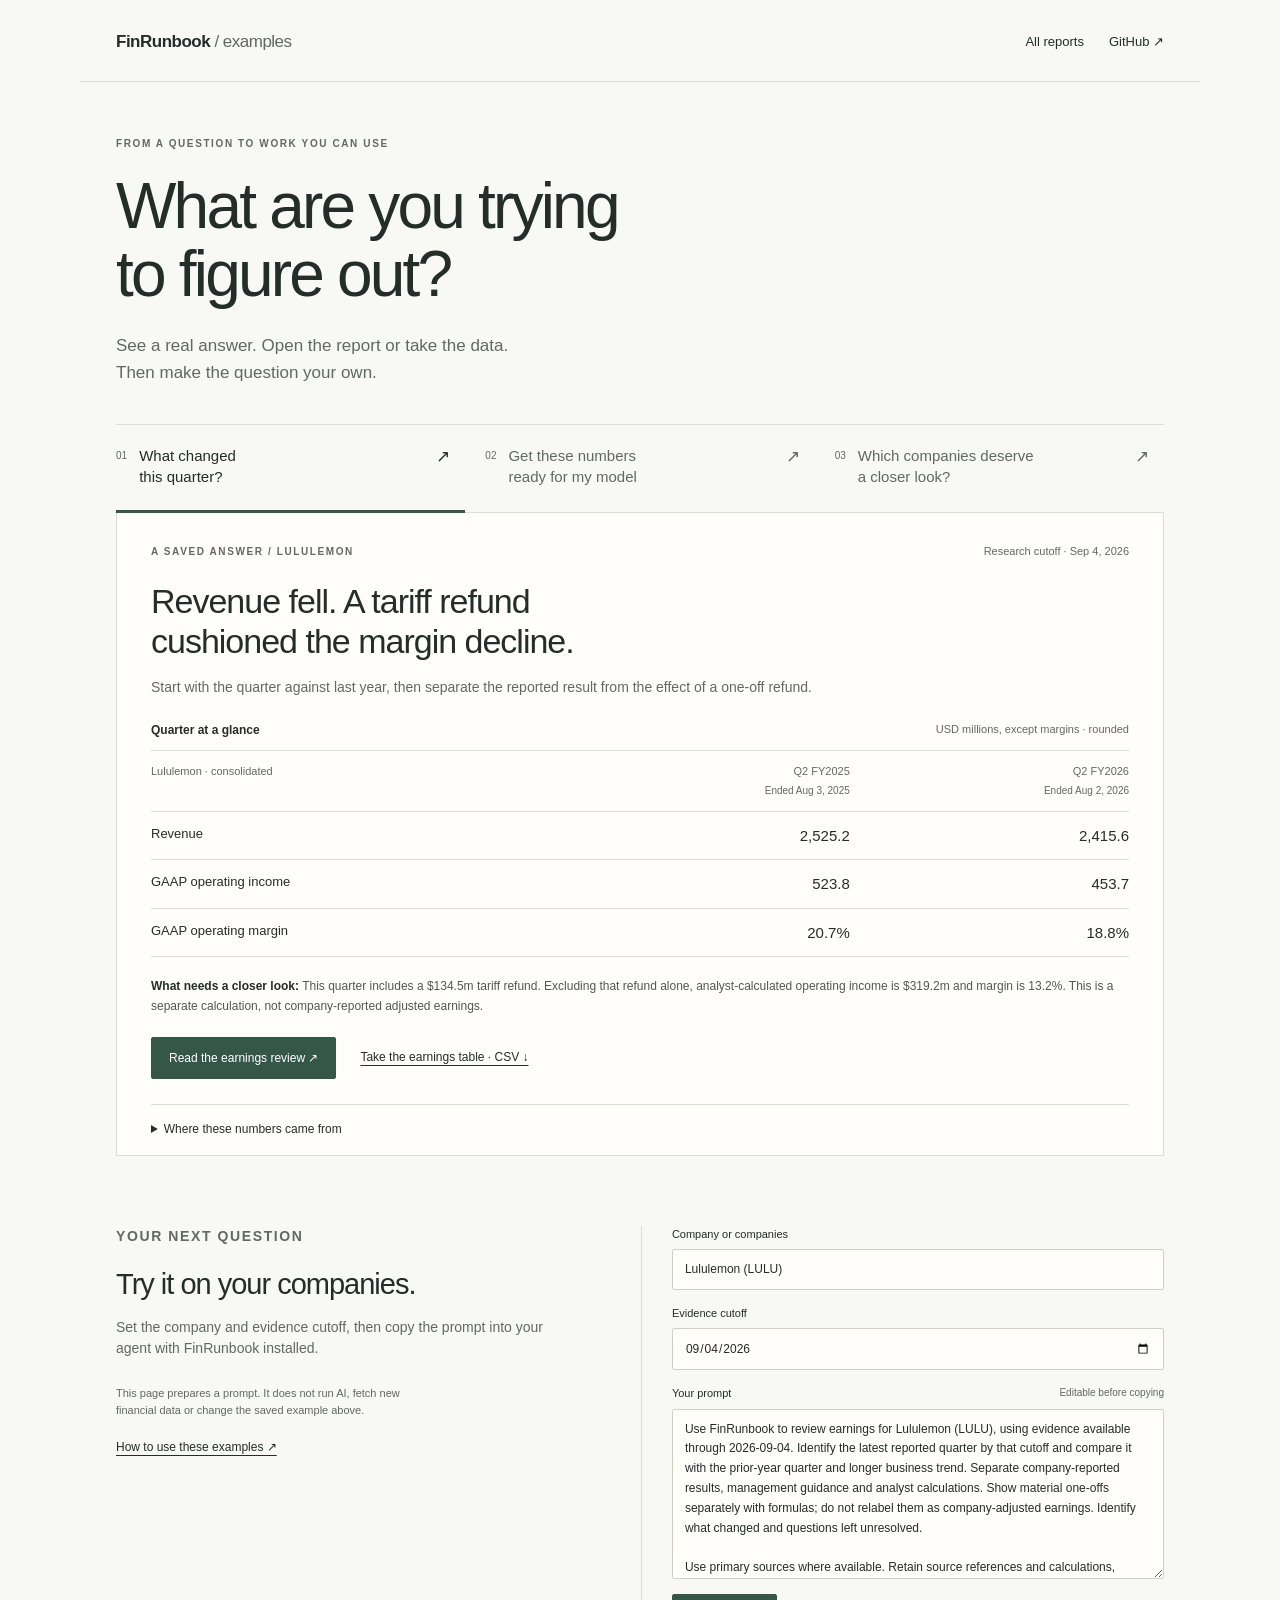
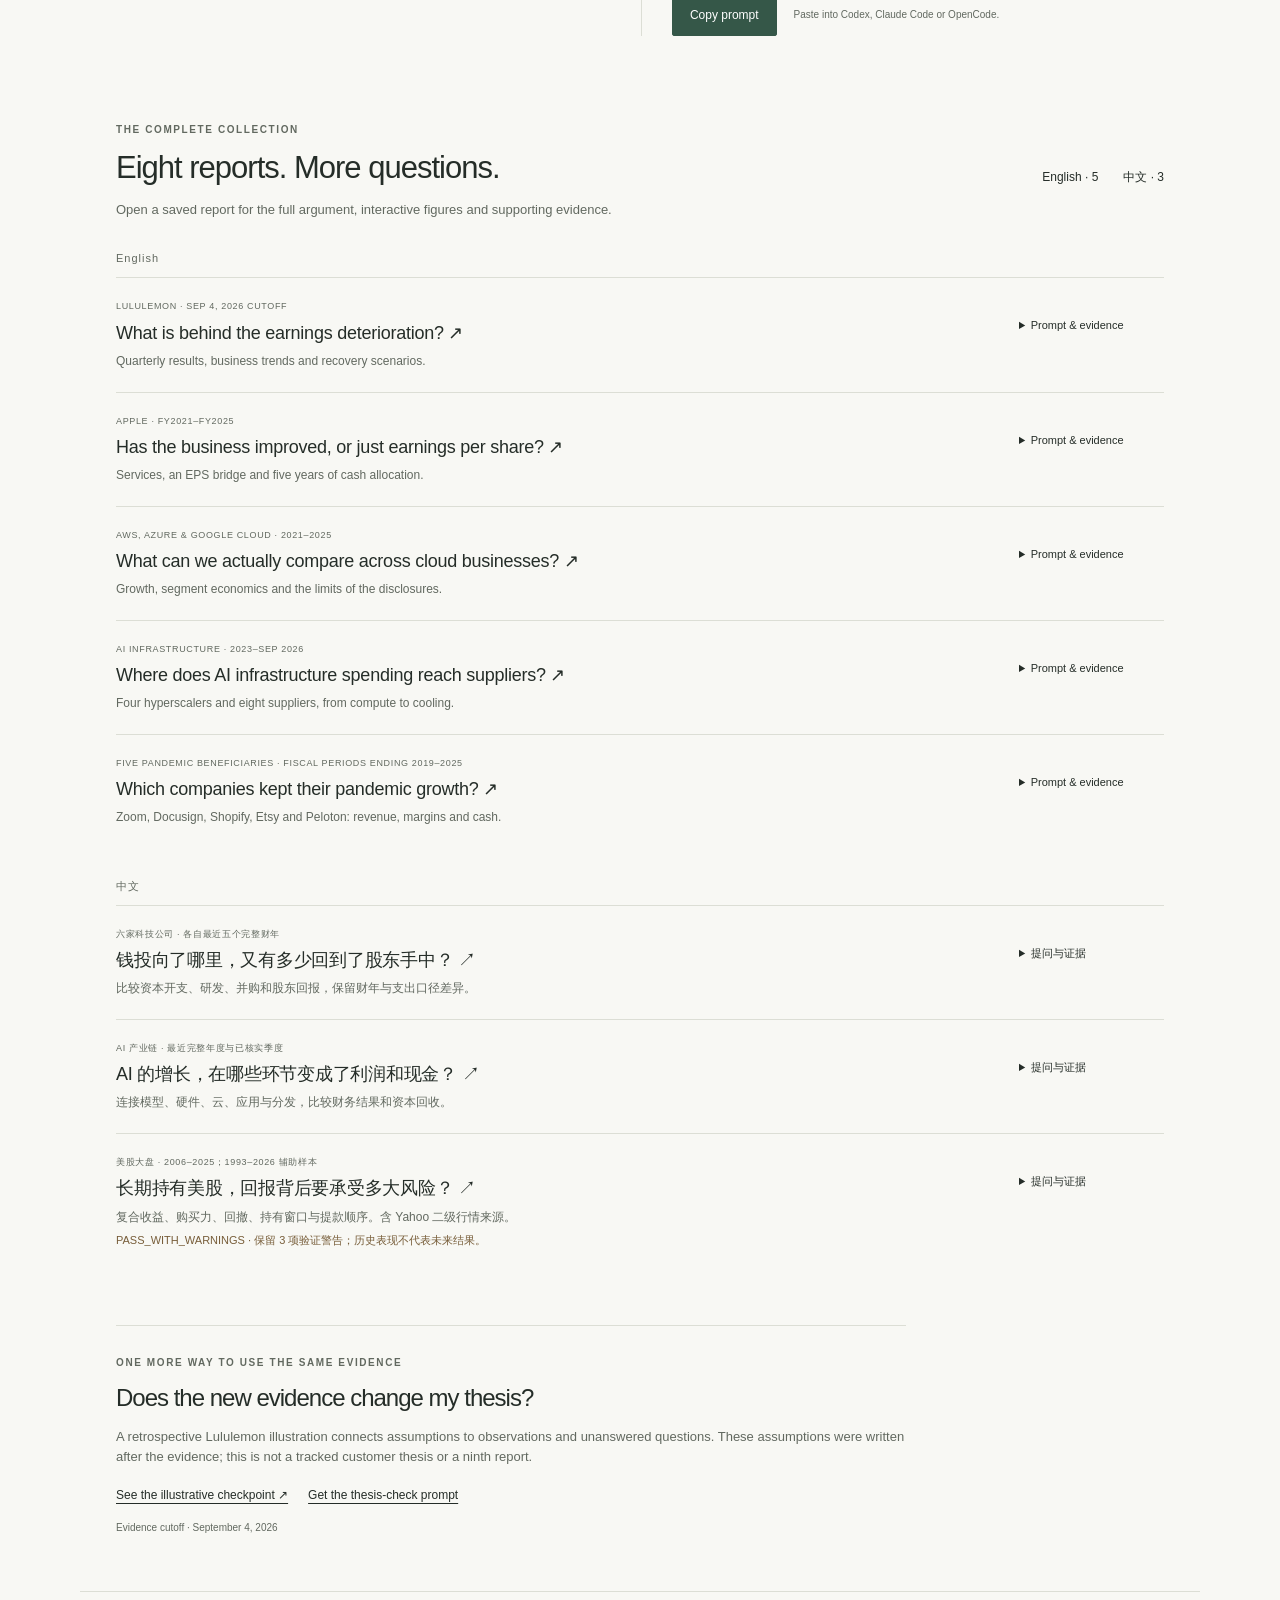
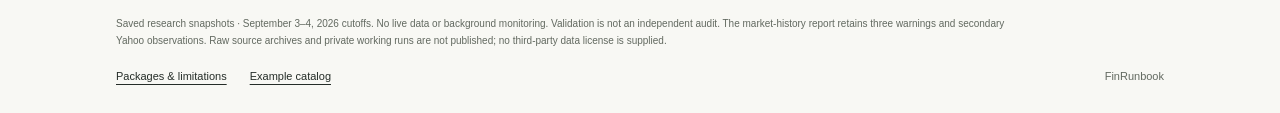
==== commit 19246208: "Link examples header to GitHub repository" ====
--- a/examples/index.html
+++ b/examples/index.html
@@ -1,6 +1,6 @@
 <!doctype html>
 <html lang="en"><head><meta charset="utf-8"><meta name="viewport" content="width=device-width,initial-scale=1"><meta name="description" content="See real answers to financial research questions, take the data, and adapt the question to your company."><title>FinRunbook | Start with your question</title><link rel="stylesheet" href="gallery.css"><script src="gallery.js" defer></script></head>
-<body><header class="site-header"><a class="wordmark" href="./">FinRunbook <span>/ examples</span></a><nav aria-label="Main navigation"><a href="#archive">All reports</a><a href="README.md">About the examples ↗</a></nav></header><main>
+<body><header class="site-header"><a class="wordmark" href="./">FinRunbook <span>/ examples</span></a><nav aria-label="Main navigation"><a href="#archive">All reports</a><a href="https://github.com/ickma2311/FinRunbook">GitHub ↗</a></nav></header><main>
 <section class="intro"><p class="eyebrow">FROM A QUESTION TO WORK YOU CAN USE</p><h1>What are you trying<br>to figure out?</h1><p>See a real answer. Open the report or take the data.<br class="wide-only"> Then make the question your own.</p></section>
 <section id="use-cases" aria-label="Explore a research question"><div class="question-tabs" aria-label="Research questions">
 <a class="question-tab" id="tab-earnings" href="#earnings-update" data-panel="earnings-update"><span class="tab-number">01</span><span>What changed<br>this quarter?</span><span class="tab-arrow">↗</span></a>
